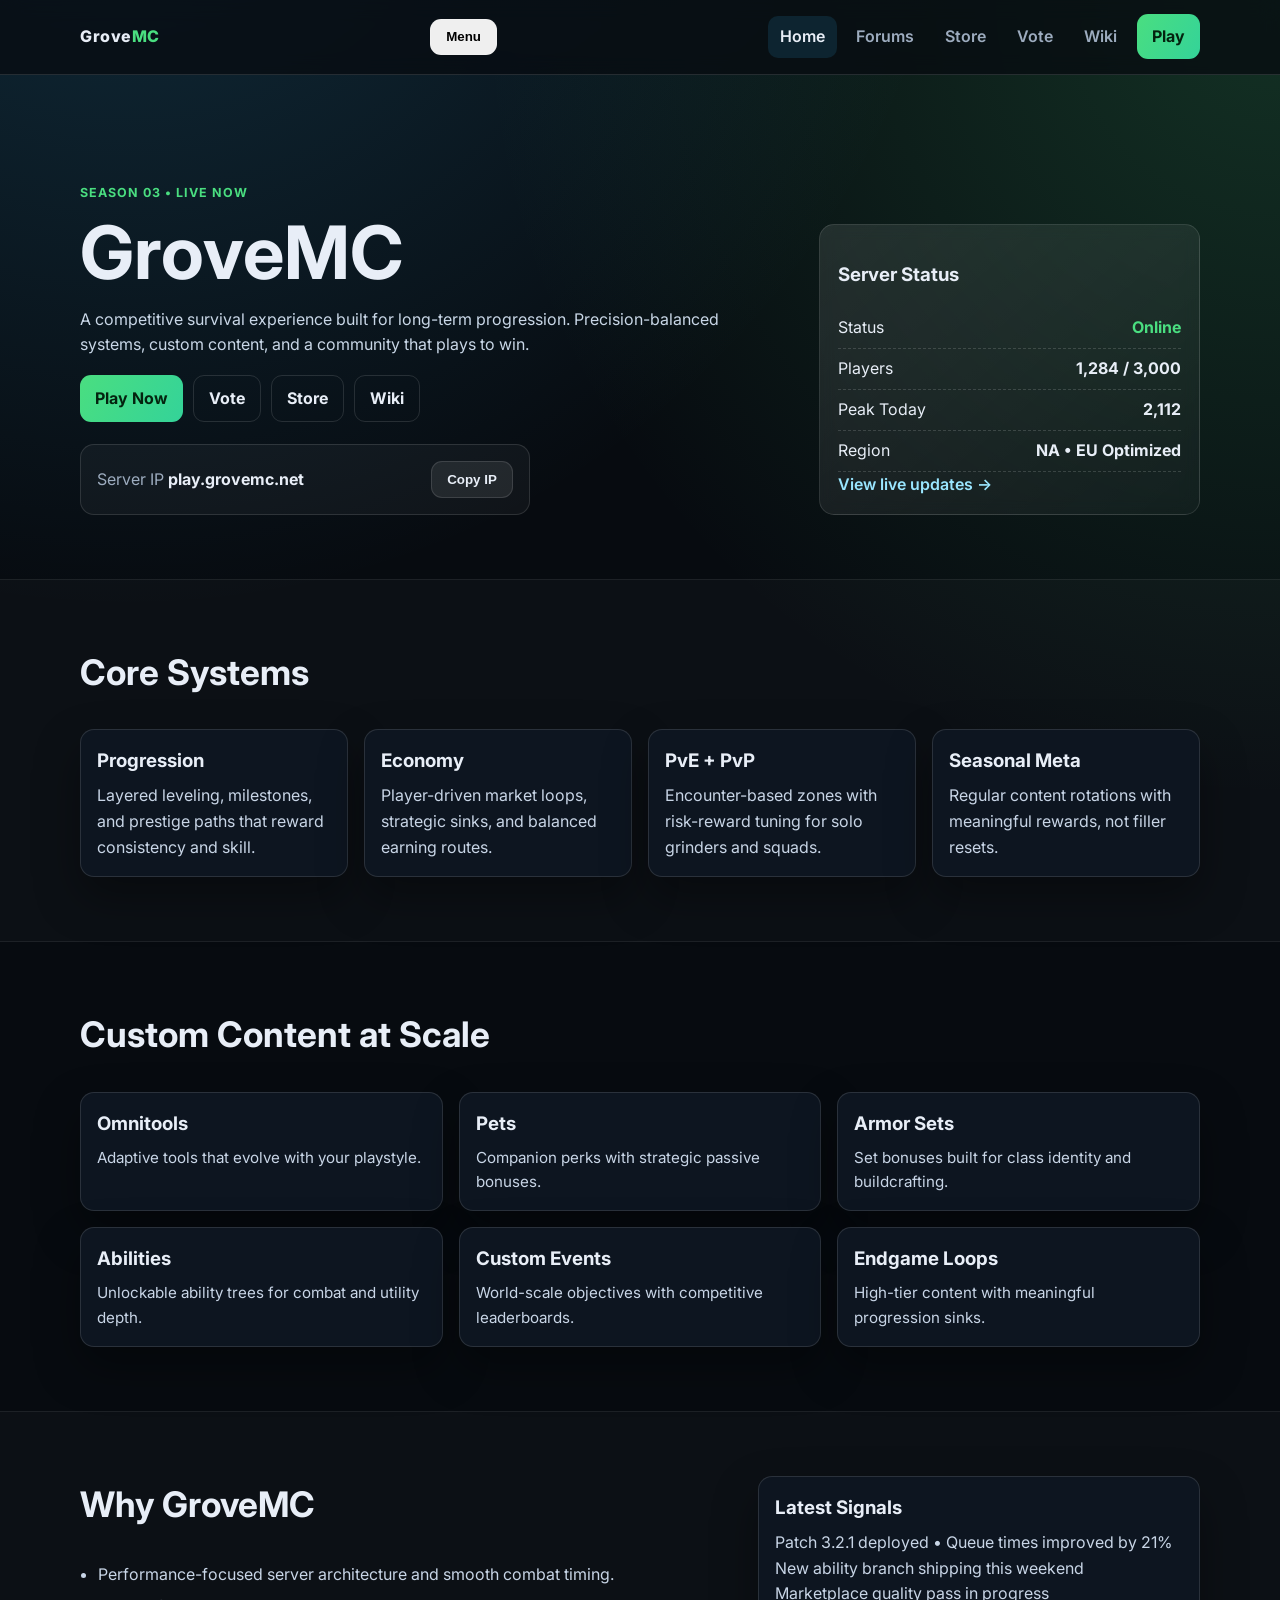
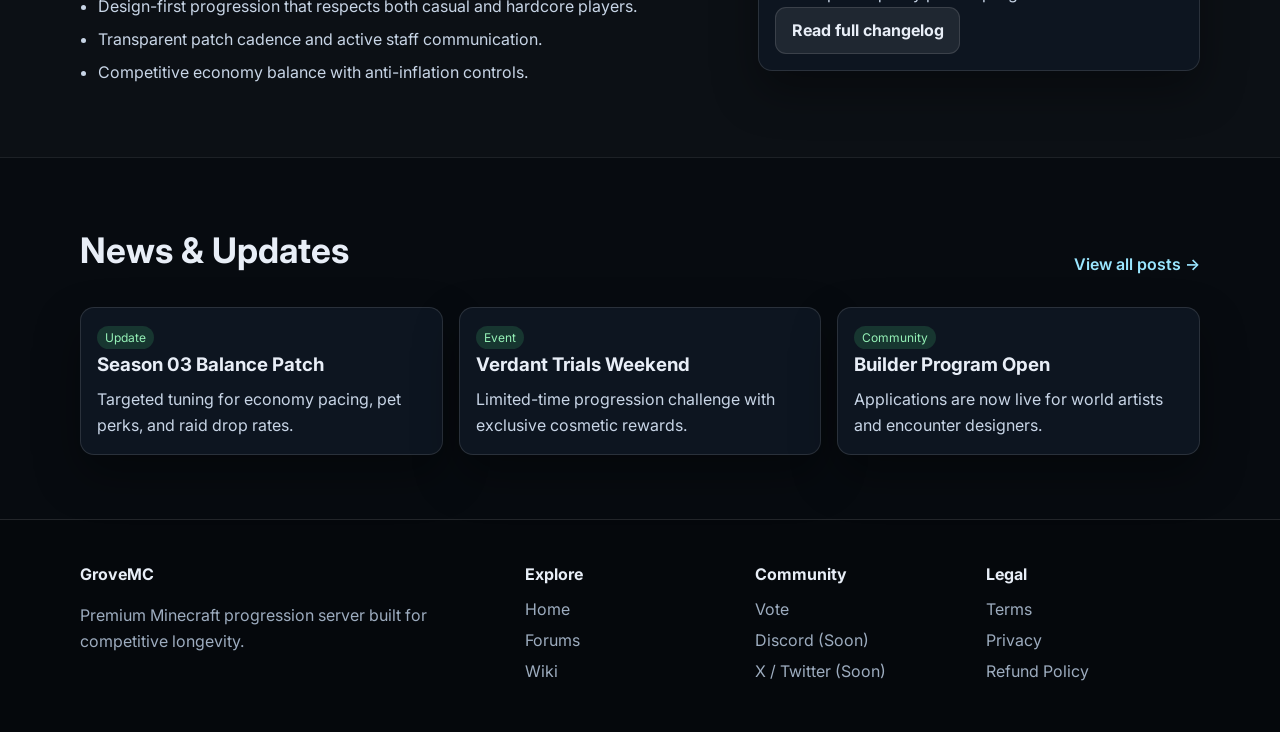
==== index.html @ 6e2cfd01 "Configure Wrangler static assets directory for deploy" ====
<!doctype html>
<html lang="en">
  <head>
    <meta charset="UTF-8" />
    <meta name="viewport" content="width=device-width, initial-scale=1.0" />
    <title>GroveMC — Premium Minecraft Server</title>
    <meta name="description" content="Join GroveMC — a premium Minecraft server with custom progression, economy depth, unique gear systems, and a competitive community." />
    <link rel="preconnect" href="https://fonts.googleapis.com" />
    <link rel="preconnect" href="https://fonts.gstatic.com" crossorigin />
    <link href="https://fonts.googleapis.com/css2?family=Inter:wght@400;500;600;700;800&display=swap" rel="stylesheet" />
    <link rel="stylesheet" href="assets/css/styles.css" />
    <script defer src="assets/js/main.js"></script>
  </head>
  <body data-page="home">
    <div id="site-header"></div>

    <main>
      <section class="hero hero-home">
        <div class="container hero-grid">
          <div>
            <p class="eyebrow">Season 03 • Live Now</p>
            <h1>GroveMC</h1>
            <p class="lead">
              A competitive survival experience built for long-term progression.
              Precision-balanced systems, custom content, and a community that
              plays to win.
            </p>
            <div class="hero-actions">
              <a class="btn btn-primary" href="#join">Play Now</a>
              <a class="btn btn-ghost" href="vote.html">Vote</a>
              <a class="btn btn-ghost" href="store.html">Store</a>
              <a class="btn btn-ghost" href="wiki.html">Wiki</a>
            </div>
            <div id="join" class="ip-card">
              <div>
                <span class="muted">Server IP</span>
                <strong id="server-ip">play.grovemc.net</strong>
              </div>
              <button id="copy-ip" class="btn btn-secondary">Copy IP</button>
            </div>
          </div>
          <aside class="status-panel glass">
            <h3>Server Status</h3>
            <div class="status-row"><span>Status</span><b class="online">Online</b></div>
            <div class="status-row"><span>Players</span><b>1,284 / 3,000</b></div>
            <div class="status-row"><span>Peak Today</span><b>2,112</b></div>
            <div class="status-row"><span>Region</span><b>NA • EU Optimized</b></div>
            <a href="forums.html" class="link">View live updates →</a>
          </aside>
        </div>
      </section>

      <section class="section alt">
        <div class="container">
          <h2>Core Systems</h2>
          <div class="grid cards-4">
            <article class="card"><h3>Progression</h3><p>Layered leveling, milestones, and prestige paths that reward consistency and skill.</p></article>
            <article class="card"><h3>Economy</h3><p>Player-driven market loops, strategic sinks, and balanced earning routes.</p></article>
            <article class="card"><h3>PvE + PvP</h3><p>Encounter-based zones with risk-reward tuning for solo grinders and squads.</p></article>
            <article class="card"><h3>Seasonal Meta</h3><p>Regular content rotations with meaningful rewards, not filler resets.</p></article>
          </div>
        </div>
      </section>

      <section class="section">
        <div class="container">
          <h2>Custom Content at Scale</h2>
          <div class="grid cards-6">
            <article class="card mini"><h3>Omnitools</h3><p>Adaptive tools that evolve with your playstyle.</p></article>
            <article class="card mini"><h3>Pets</h3><p>Companion perks with strategic passive bonuses.</p></article>
            <article class="card mini"><h3>Armor Sets</h3><p>Set bonuses built for class identity and buildcrafting.</p></article>
            <article class="card mini"><h3>Abilities</h3><p>Unlockable ability trees for combat and utility depth.</p></article>
            <article class="card mini"><h3>Custom Events</h3><p>World-scale objectives with competitive leaderboards.</p></article>
            <article class="card mini"><h3>Endgame Loops</h3><p>High-tier content with meaningful progression sinks.</p></article>
          </div>
        </div>
      </section>

      <section class="section alt">
        <div class="container two-col">
          <div>
            <h2>Why GroveMC</h2>
            <ul class="checklist">
              <li>Performance-focused server architecture and smooth combat timing.</li>
              <li>Design-first progression that respects both casual and hardcore players.</li>
              <li>Transparent patch cadence and active staff communication.</li>
              <li>Competitive economy balance with anti-inflation controls.</li>
            </ul>
          </div>
          <div class="card glass">
            <h3>Latest Signals</h3>
            <p class="muted">Patch 3.2.1 deployed • Queue times improved by 21%</p>
            <p class="muted">New ability branch shipping this weekend</p>
            <p class="muted">Marketplace quality pass in progress</p>
            <a class="btn btn-secondary" href="forums.html">Read full changelog</a>
          </div>
        </div>
      </section>

      <section class="section">
        <div class="container">
          <div class="section-head">
            <h2>News & Updates</h2>
            <a class="link" href="forums.html">View all posts →</a>
          </div>
          <div class="grid cards-3">
            <article class="card post"><span class="pill">Update</span><h3>Season 03 Balance Patch</h3><p>Targeted tuning for economy pacing, pet perks, and raid drop rates.</p></article>
            <article class="card post"><span class="pill">Event</span><h3>Verdant Trials Weekend</h3><p>Limited-time progression challenge with exclusive cosmetic rewards.</p></article>
            <article class="card post"><span class="pill">Community</span><h3>Builder Program Open</h3><p>Applications are now live for world artists and encounter designers.</p></article>
          </div>
        </div>
      </section>
    </main>

    <div id="site-footer"></div>
  </body>
</html>
---- assets/css/styles.css ----
:root {
  --bg: #070b10;
  --surface: #0d1520;
  --surface-2: #121c29;
  --text: #e8eef7;
  --muted: #9dacbf;
  --brand: #4ade80;
  --brand-2: #38bdf8;
  --border: rgba(255, 255, 255, 0.12);
  --shadow: 0 20px 45px rgba(0, 0, 0, 0.35);
}

* { box-sizing: border-box; }
html, body { margin: 0; padding: 0; }
body {
  font-family: Inter, system-ui, -apple-system, sans-serif;
  color: var(--text);
  background: radial-gradient(circle at 10% -10%, rgba(56, 189, 248, 0.2), transparent 30%),
              radial-gradient(circle at 100% 0%, rgba(74, 222, 128, 0.18), transparent 30%),
              var(--bg);
  line-height: 1.6;
}
a { color: inherit; text-decoration: none; }
.container { width: min(1120px, 92vw); margin-inline: auto; }

.site-header {
  position: sticky; top: 0; z-index: 30;
  background: rgba(7, 11, 16, 0.75);
  backdrop-filter: blur(10px);
  border-bottom: 1px solid var(--border);
}
.nav { display: flex; align-items: center; justify-content: space-between; padding: 0.9rem 0; }
.brand { font-weight: 800; letter-spacing: 0.5px; }
.brand span { color: var(--brand); }
.nav-links { display: flex; gap: 0.45rem; align-items: center; }
.nav-link { padding: 0.5rem 0.75rem; border-radius: 10px; color: var(--muted); font-weight: 600; }
.nav-link.active, .nav-link:hover { background: rgba(56, 189, 248, 0.12); color: var(--text); }
.menu-btn { display: none; }

.hero { padding: 6rem 0 4rem; }
.hero-home h1 { font-size: clamp(2.4rem, 6vw, 4.6rem); margin: 0 0 0.75rem; line-height: 1.02; }
.hero-sub h1 { font-size: clamp(2rem, 4.8vw, 3.4rem); margin: 0; }
.hero-grid { display: grid; gap: 2rem; grid-template-columns: 1.3fr 0.7fr; align-items: end; }
.eyebrow { text-transform: uppercase; letter-spacing: 1px; color: var(--brand); font-size: 0.78rem; font-weight: 700; }
.lead { color: #c9d7e7; max-width: 65ch; }

.btn {
  border: 1px solid var(--border); padding: 0.6rem 0.95rem; border-radius: 11px;
  font-weight: 700; cursor: pointer; transition: 200ms ease;
  display: inline-flex; align-items: center; justify-content: center; gap: 0.4rem;
}
.btn-primary { background: linear-gradient(120deg, var(--brand), #34d399); color: #04230f; border: none; }
.btn-primary:hover { transform: translateY(-1px); filter: brightness(1.04); }
.btn-secondary { background: rgba(255, 255, 255, 0.08); color: var(--text); }
.btn-ghost { color: var(--text); background: transparent; }
.hero-actions { display: flex; flex-wrap: wrap; gap: 0.6rem; margin: 1.1rem 0 1.4rem; }

.ip-card { display: flex; justify-content: space-between; align-items: center; gap: 1rem; padding: 1rem; border: 1px solid var(--border); border-radius: 14px; background: rgba(255,255,255,0.04); max-width: 450px; }
.muted { color: var(--muted); }
.status-panel { padding: 1rem 1.1rem; border-radius: 15px; border: 1px solid var(--border); }
.status-row { display: flex; justify-content: space-between; padding: 0.45rem 0; border-bottom: 1px dashed rgba(255,255,255,0.15); }
.status-row:last-child { border-bottom: none; }
.online { color: var(--brand); }
.glass { background: linear-gradient(140deg, rgba(255,255,255,0.1), rgba(255,255,255,0.03)); backdrop-filter: blur(8px); }

.section { padding: 4rem 0; }
.section.alt { background: rgba(255, 255, 255, 0.02); border-block: 1px solid rgba(255,255,255,0.07); }
.section h2 { font-size: clamp(1.5rem, 3.4vw, 2.2rem); margin-top: 0; }
.section-head { display: flex; justify-content: space-between; align-items: center; gap: 1rem; }

.grid { display: grid; gap: 1rem; }
.cards-2 { grid-template-columns: repeat(2, minmax(0,1fr)); }
.cards-3 { grid-template-columns: repeat(3, minmax(0,1fr)); }
.cards-4 { grid-template-columns: repeat(4, minmax(0,1fr)); }
.cards-6 { grid-template-columns: repeat(3, minmax(0,1fr)); }
.card { background: var(--surface); border: 1px solid var(--border); border-radius: 14px; padding: 1rem; box-shadow: var(--shadow); }
.card:hover { transform: translateY(-2px); transition: transform 180ms ease; }
.card h3 { margin-top: 0; margin-bottom: 0.45rem; }
.card p { margin: 0; color: #c8d5e6; }
.card.mini p { font-size: 0.95rem; }
.post .pill { margin-bottom: 0.65rem; }
.pill { font-size: 0.75rem; padding: 0.25rem 0.5rem; border-radius: 999px; background: rgba(74, 222, 128, 0.16); color: #95f2b7; }

.two-col { display: grid; gap: 1rem; grid-template-columns: 1.2fr 0.8fr; align-items: start; }
.checklist { margin: 0; padding-left: 1.1rem; color: #c8d5e6; }
.checklist li { margin: 0.45rem 0; }
.list, .steps { margin: 0; padding-left: 1.1rem; color: #c8d5e6; }
.link { color: #9ae6ff; font-weight: 600; }
.stack { display: grid; gap: 1rem; }
.forums-layout { grid-template-columns: 1.3fr 0.7fr; }
.price-row { margin-top: 1rem; display: flex; justify-content: space-between; align-items: center; }
.cart-pill { border: 1px solid var(--border); padding: 0.45rem 0.75rem; border-radius: 999px; color: var(--muted); }
.search-wrap { margin-top: 1rem; }
.search-wrap input { width: min(560px, 100%); padding: 0.85rem 1rem; border-radius: 12px; border: 1px solid var(--border); background: rgba(255,255,255,0.05); color: var(--text); }

.site-footer { border-top: 1px solid var(--border); padding: 2.6rem 0; background: #05080c; }
.footer-grid { display: grid; gap: 1rem; grid-template-columns: 2fr 1fr 1fr 1fr; }
.footer-grid h4 { margin: 0 0 0.6rem; }
.footer-grid a { display: block; color: var(--muted); margin: 0.35rem 0; }
.footer-grid a:hover { color: var(--text); }

@media (max-width: 980px) {
  .hero-grid, .two-col, .forums-layout, .cards-4, .cards-3, .cards-2, .cards-6 { grid-template-columns: 1fr 1fr; }
  .footer-grid { grid-template-columns: 1fr 1fr; }
}
@media (max-width: 700px) {
  .hero { padding-top: 5rem; }
  .hero-grid, .two-col, .forums-layout, .cards-4, .cards-3, .cards-2, .cards-6 { grid-template-columns: 1fr; }
  .nav-links { display: none; position: absolute; top: 64px; right: 4vw; left: 4vw; background: #0b1118; border: 1px solid var(--border); border-radius: 12px; padding: 0.7rem; flex-direction: column; }
  .nav-links.open { display: flex; }
  .menu-btn { display: inline-flex; background: transparent; color: var(--text); }
  .footer-grid { grid-template-columns: 1fr; }
}
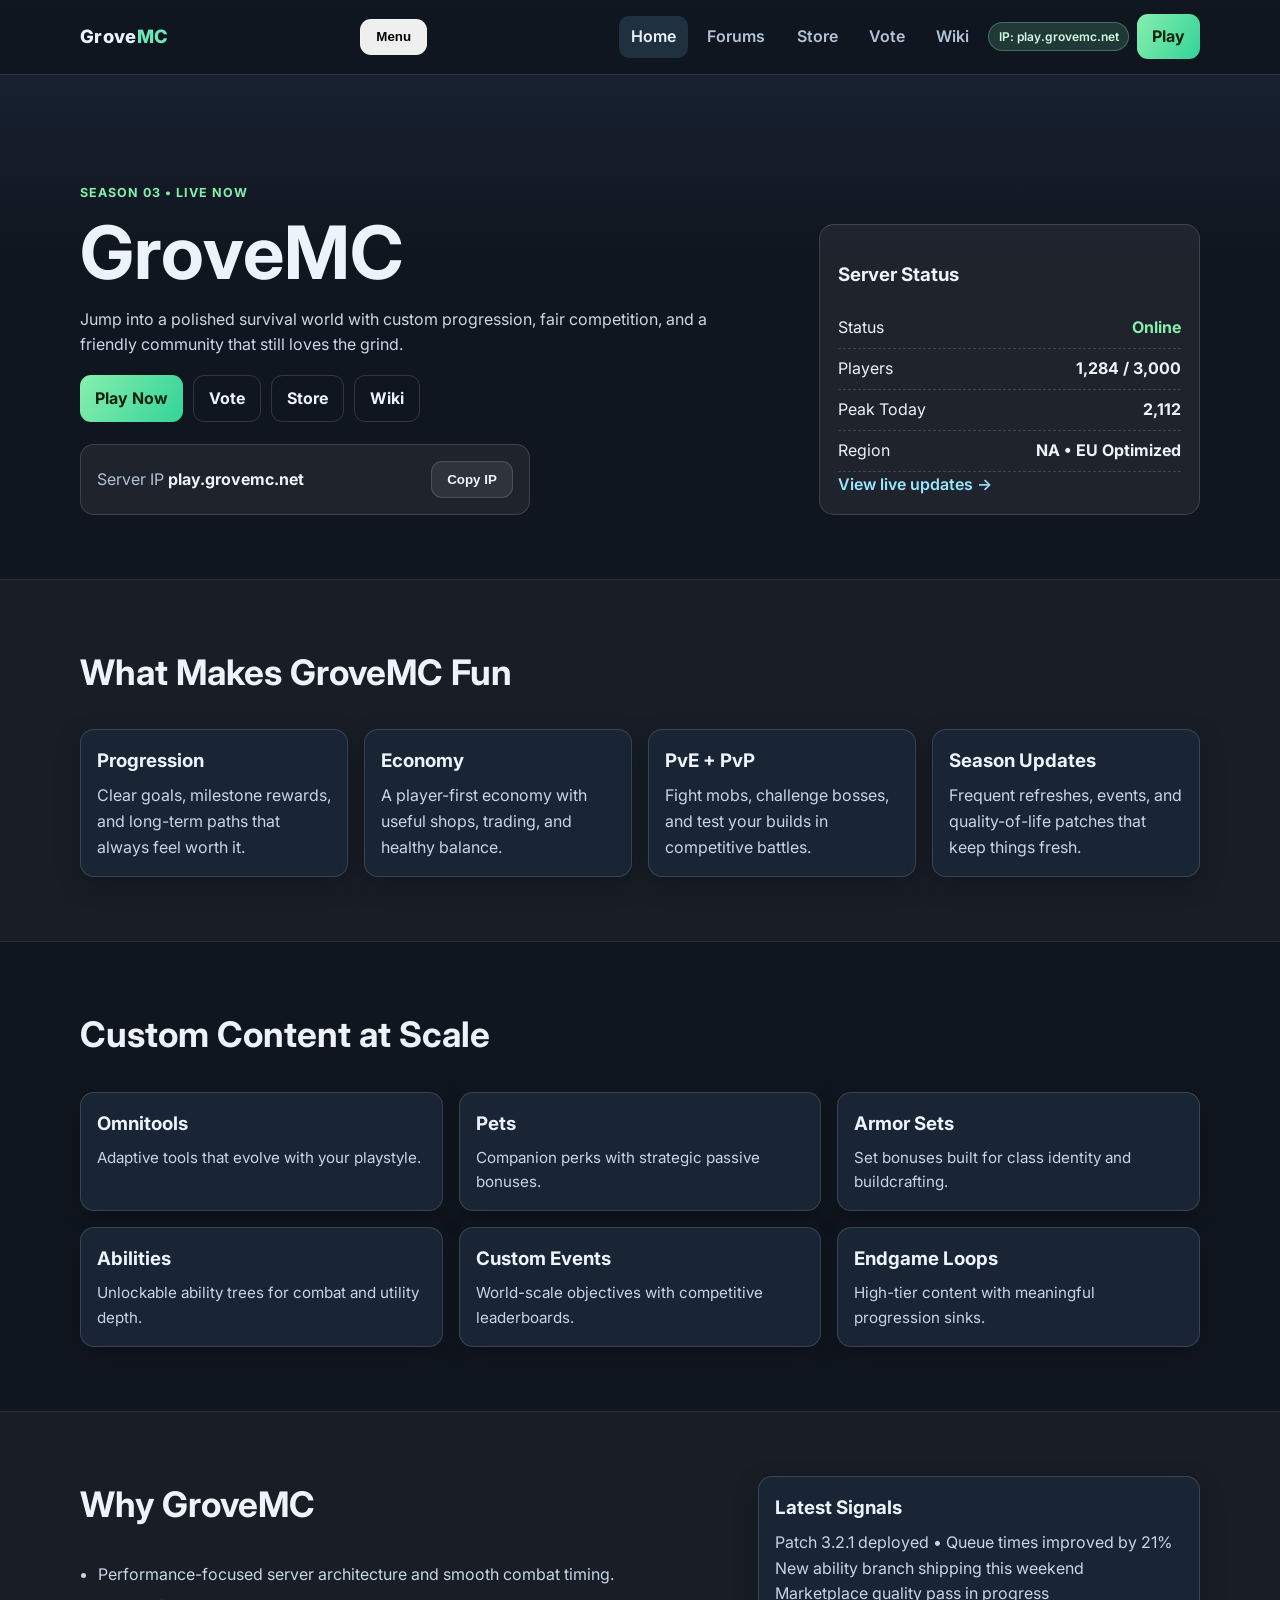
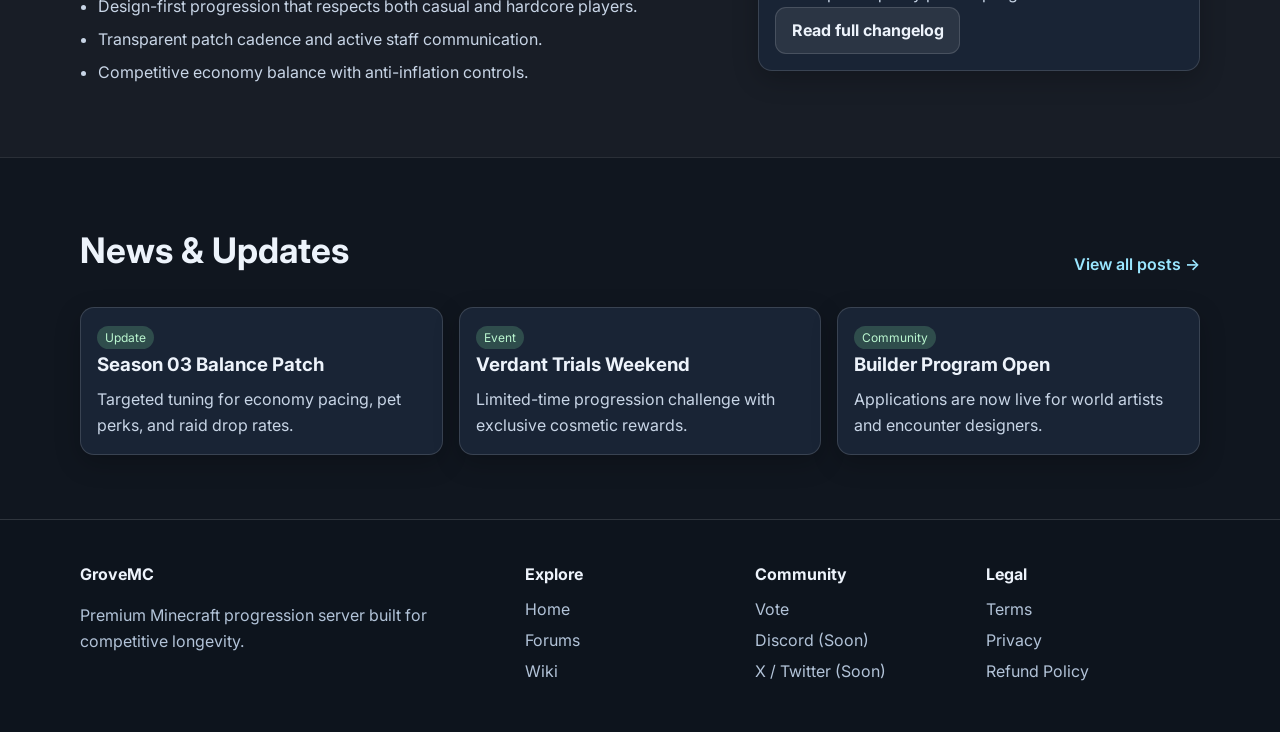
==== commit 9746d2bd: "Soften visual style and make homepage tone more player-friendly" ====
--- a/index.html
+++ b/index.html
@@ -21,9 +21,8 @@
             <p class="eyebrow">Season 03 • Live Now</p>
             <h1>GroveMC</h1>
             <p class="lead">
-              A competitive survival experience built for long-term progression.
-              Precision-balanced systems, custom content, and a community that
-              plays to win.
+              Jump into a polished survival world with custom progression, fair
+              competition, and a friendly community that still loves the grind.
             </p>
             <div class="hero-actions">
               <a class="btn btn-primary" href="#join">Play Now</a>
@@ -52,12 +51,12 @@
 
       <section class="section alt">
         <div class="container">
-          <h2>Core Systems</h2>
+          <h2>What Makes GroveMC Fun</h2>
           <div class="grid cards-4">
-            <article class="card"><h3>Progression</h3><p>Layered leveling, milestones, and prestige paths that reward consistency and skill.</p></article>
-            <article class="card"><h3>Economy</h3><p>Player-driven market loops, strategic sinks, and balanced earning routes.</p></article>
-            <article class="card"><h3>PvE + PvP</h3><p>Encounter-based zones with risk-reward tuning for solo grinders and squads.</p></article>
-            <article class="card"><h3>Seasonal Meta</h3><p>Regular content rotations with meaningful rewards, not filler resets.</p></article>
+            <article class="card"><h3>Progression</h3><p>Clear goals, milestone rewards, and long-term paths that always feel worth it.</p></article>
+            <article class="card"><h3>Economy</h3><p>A player-first economy with useful shops, trading, and healthy balance.</p></article>
+            <article class="card"><h3>PvE + PvP</h3><p>Fight mobs, challenge bosses, and test your builds in competitive battles.</p></article>
+            <article class="card"><h3>Season Updates</h3><p>Frequent refreshes, events, and quality-of-life patches that keep things fresh.</p></article>
           </div>
         </div>
       </section>
--- a/assets/css/styles.css
+++ b/assets/css/styles.css
@@ -1,13 +1,13 @@
 :root {
-  --bg: #070b10;
-  --surface: #0d1520;
-  --surface-2: #121c29;
-  --text: #e8eef7;
-  --muted: #9dacbf;
-  --brand: #4ade80;
-  --brand-2: #38bdf8;
-  --border: rgba(255, 255, 255, 0.12);
-  --shadow: 0 20px 45px rgba(0, 0, 0, 0.35);
+  --bg: #10161f;
+  --surface: #192435;
+  --surface-2: #223249;
+  --text: #edf3fb;
+  --muted: #b2c3d8;
+  --brand: #86efac;
+  --brand-2: #7dd3fc;
+  --border: rgba(255, 255, 255, 0.14);
+  --shadow: 0 8px 26px rgba(0, 0, 0, 0.22);
 }
 
 * { box-sizing: border-box; }
@@ -15,9 +15,9 @@
 body {
   font-family: Inter, system-ui, -apple-system, sans-serif;
   color: var(--text);
-  background: radial-gradient(circle at 10% -10%, rgba(56, 189, 248, 0.2), transparent 30%),
-              radial-gradient(circle at 100% 0%, rgba(74, 222, 128, 0.18), transparent 30%),
-              var(--bg);
+  background:
+    linear-gradient(180deg, #1a2537 0%, #10161f 260px),
+    var(--bg);
   line-height: 1.6;
 }
 a { color: inherit; text-decoration: none; }
@@ -25,17 +25,25 @@
 
 .site-header {
   position: sticky; top: 0; z-index: 30;
-  background: rgba(7, 11, 16, 0.75);
-  backdrop-filter: blur(10px);
+  background: rgba(16, 22, 31, 0.92);
   border-bottom: 1px solid var(--border);
 }
 .nav { display: flex; align-items: center; justify-content: space-between; padding: 0.9rem 0; }
-.brand { font-weight: 800; letter-spacing: 0.5px; }
-.brand span { color: var(--brand); }
+.brand { font-weight: 800; letter-spacing: 0.3px; font-size: 1.15rem; }
+.brand span { color: #6ee7b7; }
 .nav-links { display: flex; gap: 0.45rem; align-items: center; }
 .nav-link { padding: 0.5rem 0.75rem; border-radius: 10px; color: var(--muted); font-weight: 600; }
-.nav-link.active, .nav-link:hover { background: rgba(56, 189, 248, 0.12); color: var(--text); }
+.nav-link.active, .nav-link:hover { background: rgba(125, 211, 252, 0.14); color: var(--text); }
 .menu-btn { display: none; }
+.server-chip {
+  font-size: 0.75rem;
+  color: #d1fae5;
+  background: rgba(134, 239, 172, 0.16);
+  border: 1px solid rgba(134, 239, 172, 0.3);
+  border-radius: 999px;
+  padding: 0.25rem 0.6rem;
+  font-weight: 600;
+}
 
 .hero { padding: 6rem 0 4rem; }
 .hero-home h1 { font-size: clamp(2.4rem, 6vw, 4.6rem); margin: 0 0 0.75rem; line-height: 1.02; }
@@ -55,16 +63,16 @@
 .btn-ghost { color: var(--text); background: transparent; }
 .hero-actions { display: flex; flex-wrap: wrap; gap: 0.6rem; margin: 1.1rem 0 1.4rem; }
 
-.ip-card { display: flex; justify-content: space-between; align-items: center; gap: 1rem; padding: 1rem; border: 1px solid var(--border); border-radius: 14px; background: rgba(255,255,255,0.04); max-width: 450px; }
+.ip-card { display: flex; justify-content: space-between; align-items: center; gap: 1rem; padding: 1rem; border: 1px solid var(--border); border-radius: 14px; background: rgba(255,255,255,0.06); max-width: 450px; }
 .muted { color: var(--muted); }
 .status-panel { padding: 1rem 1.1rem; border-radius: 15px; border: 1px solid var(--border); }
 .status-row { display: flex; justify-content: space-between; padding: 0.45rem 0; border-bottom: 1px dashed rgba(255,255,255,0.15); }
 .status-row:last-child { border-bottom: none; }
 .online { color: var(--brand); }
-.glass { background: linear-gradient(140deg, rgba(255,255,255,0.1), rgba(255,255,255,0.03)); backdrop-filter: blur(8px); }
+.glass { background: rgba(255, 255, 255, 0.06); }
 
 .section { padding: 4rem 0; }
-.section.alt { background: rgba(255, 255, 255, 0.02); border-block: 1px solid rgba(255,255,255,0.07); }
+.section.alt { background: rgba(255, 255, 255, 0.03); border-block: 1px solid rgba(255,255,255,0.08); }
 .section h2 { font-size: clamp(1.5rem, 3.4vw, 2.2rem); margin-top: 0; }
 .section-head { display: flex; justify-content: space-between; align-items: center; gap: 1rem; }
 
@@ -74,12 +82,12 @@
 .cards-4 { grid-template-columns: repeat(4, minmax(0,1fr)); }
 .cards-6 { grid-template-columns: repeat(3, minmax(0,1fr)); }
 .card { background: var(--surface); border: 1px solid var(--border); border-radius: 14px; padding: 1rem; box-shadow: var(--shadow); }
-.card:hover { transform: translateY(-2px); transition: transform 180ms ease; }
+.card:hover { transform: translateY(-1px); transition: transform 180ms ease; }
 .card h3 { margin-top: 0; margin-bottom: 0.45rem; }
 .card p { margin: 0; color: #c8d5e6; }
 .card.mini p { font-size: 0.95rem; }
 .post .pill { margin-bottom: 0.65rem; }
-.pill { font-size: 0.75rem; padding: 0.25rem 0.5rem; border-radius: 999px; background: rgba(74, 222, 128, 0.16); color: #95f2b7; }
+.pill { font-size: 0.75rem; padding: 0.25rem 0.5rem; border-radius: 999px; background: rgba(134, 239, 172, 0.2); color: #bbf7d0; }
 
 .two-col { display: grid; gap: 1rem; grid-template-columns: 1.2fr 0.8fr; align-items: start; }
 .checklist { margin: 0; padding-left: 1.1rem; color: #c8d5e6; }
@@ -93,7 +101,7 @@
 .search-wrap { margin-top: 1rem; }
 .search-wrap input { width: min(560px, 100%); padding: 0.85rem 1rem; border-radius: 12px; border: 1px solid var(--border); background: rgba(255,255,255,0.05); color: var(--text); }
 
-.site-footer { border-top: 1px solid var(--border); padding: 2.6rem 0; background: #05080c; }
+.site-footer { border-top: 1px solid var(--border); padding: 2.6rem 0; background: #0d141d; }
 .footer-grid { display: grid; gap: 1rem; grid-template-columns: 2fr 1fr 1fr 1fr; }
 .footer-grid h4 { margin: 0 0 0.6rem; }
 .footer-grid a { display: block; color: var(--muted); margin: 0.35rem 0; }
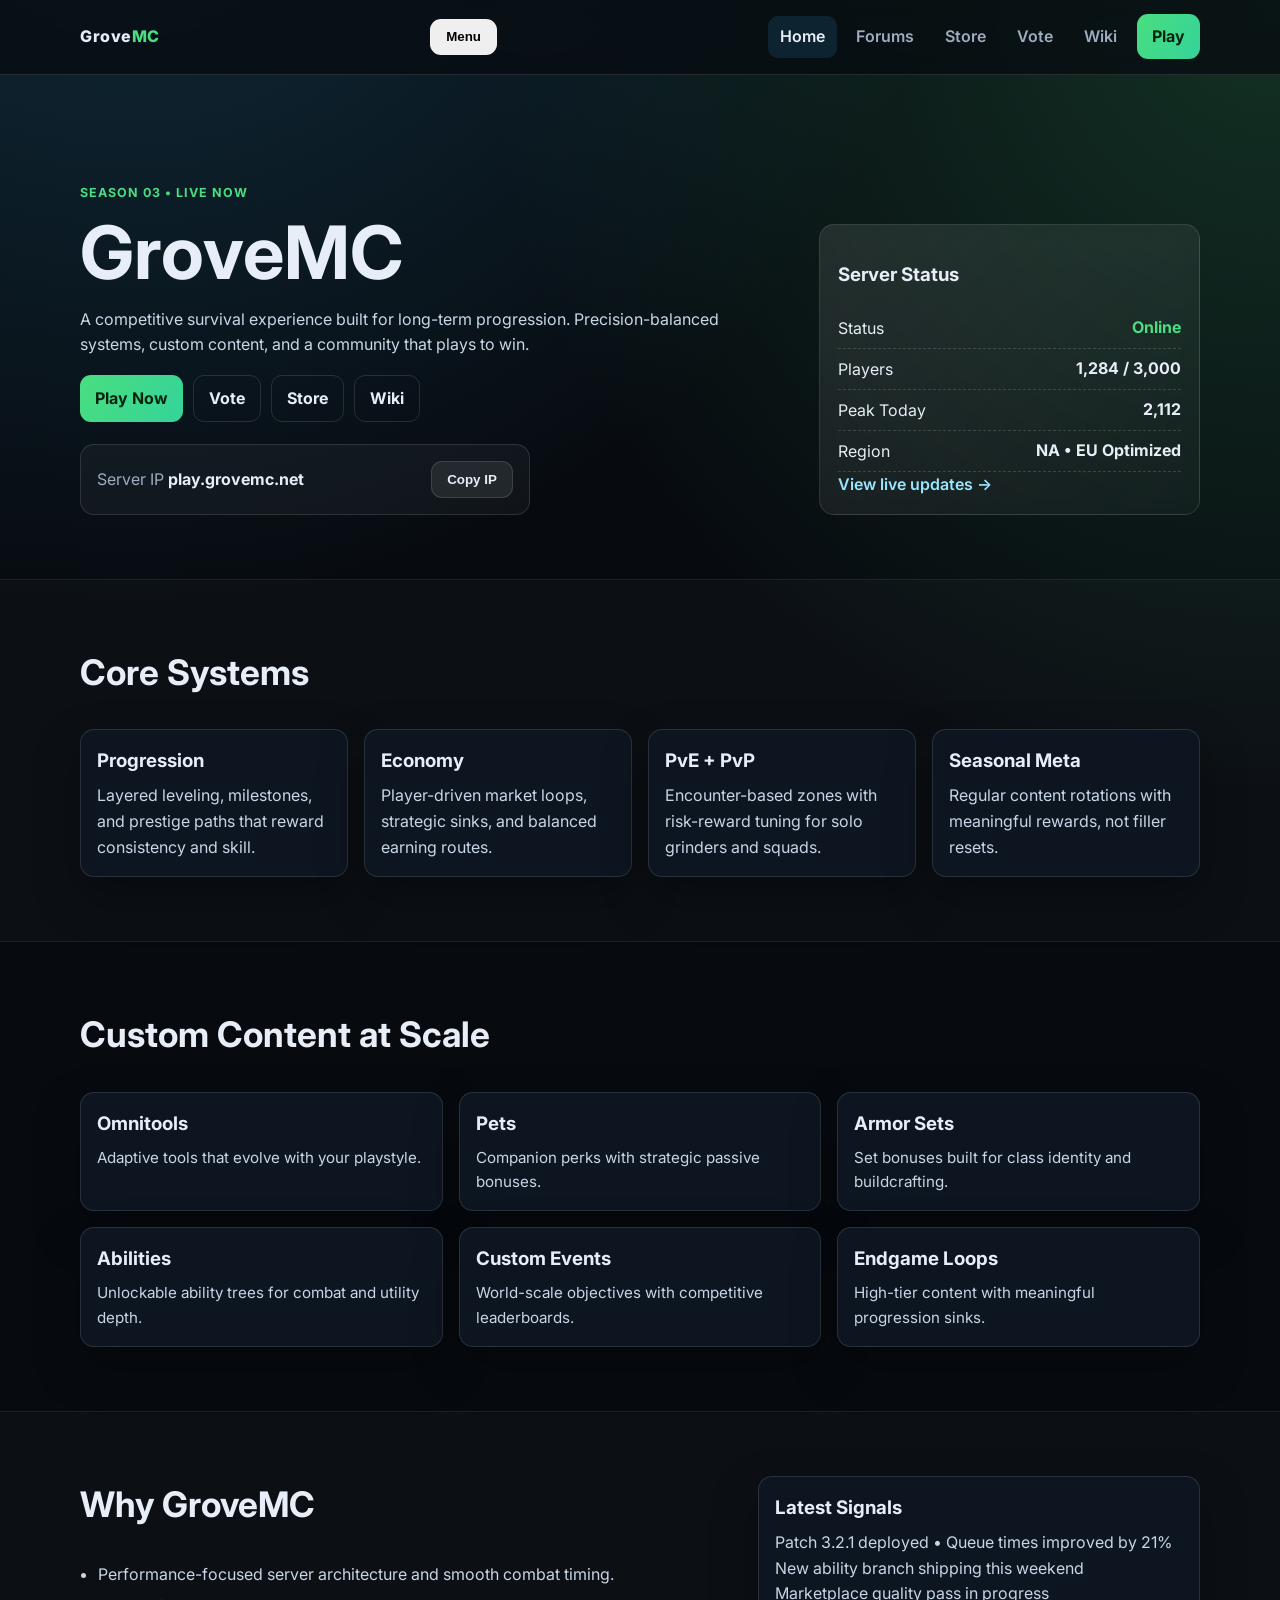
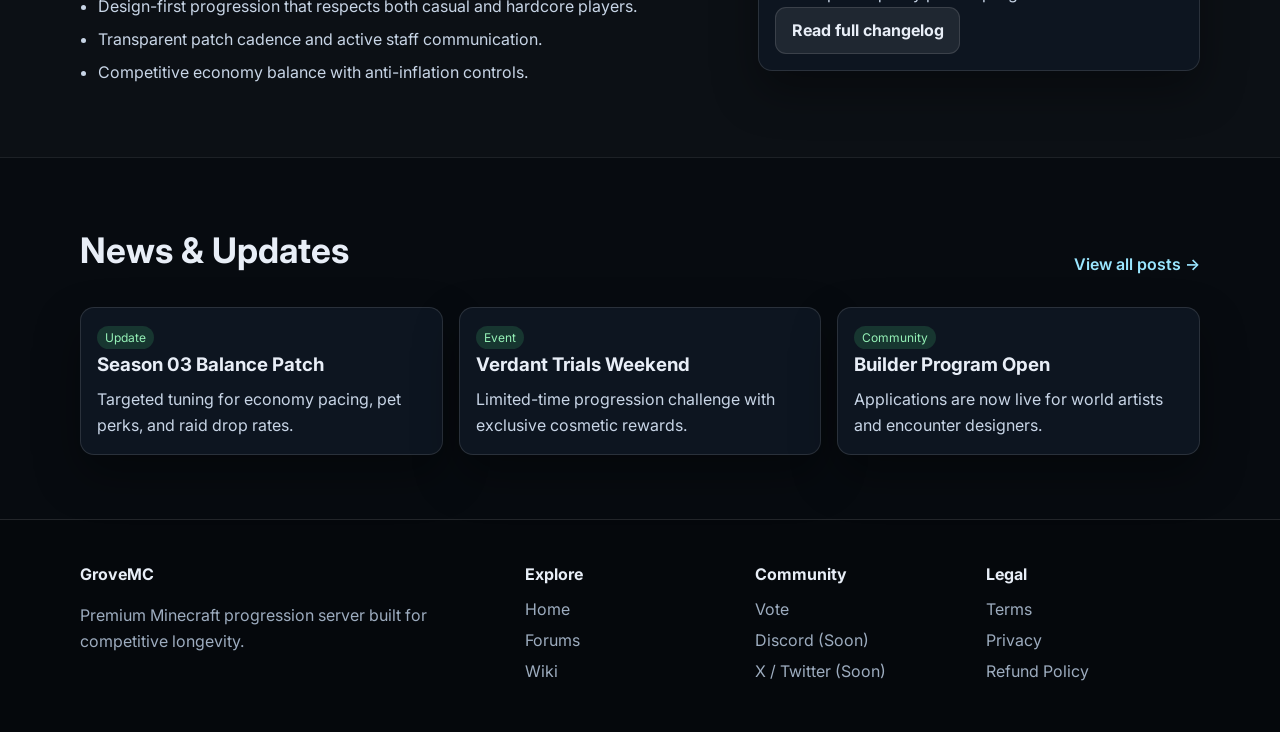
==== commit dd4de9a6: "Merge branch 'main' into codex/build-premium-website-for-grovemc-uwe1di" ====
--- a/index.html
+++ b/index.html
@@ -21,8 +21,9 @@
             <p class="eyebrow">Season 03 • Live Now</p>
             <h1>GroveMC</h1>
             <p class="lead">
-              Jump into a polished survival world with custom progression, fair
-              competition, and a friendly community that still loves the grind.
+              A competitive survival experience built for long-term progression.
+              Precision-balanced systems, custom content, and a community that
+              plays to win.
             </p>
             <div class="hero-actions">
               <a class="btn btn-primary" href="#join">Play Now</a>
@@ -51,12 +52,12 @@
 
       <section class="section alt">
         <div class="container">
-          <h2>What Makes GroveMC Fun</h2>
+          <h2>Core Systems</h2>
           <div class="grid cards-4">
-            <article class="card"><h3>Progression</h3><p>Clear goals, milestone rewards, and long-term paths that always feel worth it.</p></article>
-            <article class="card"><h3>Economy</h3><p>A player-first economy with useful shops, trading, and healthy balance.</p></article>
-            <article class="card"><h3>PvE + PvP</h3><p>Fight mobs, challenge bosses, and test your builds in competitive battles.</p></article>
-            <article class="card"><h3>Season Updates</h3><p>Frequent refreshes, events, and quality-of-life patches that keep things fresh.</p></article>
+            <article class="card"><h3>Progression</h3><p>Layered leveling, milestones, and prestige paths that reward consistency and skill.</p></article>
+            <article class="card"><h3>Economy</h3><p>Player-driven market loops, strategic sinks, and balanced earning routes.</p></article>
+            <article class="card"><h3>PvE + PvP</h3><p>Encounter-based zones with risk-reward tuning for solo grinders and squads.</p></article>
+            <article class="card"><h3>Seasonal Meta</h3><p>Regular content rotations with meaningful rewards, not filler resets.</p></article>
           </div>
         </div>
       </section>
--- a/assets/css/styles.css
+++ b/assets/css/styles.css
@@ -1,13 +1,13 @@
 :root {
-  --bg: #10161f;
-  --surface: #192435;
-  --surface-2: #223249;
-  --text: #edf3fb;
-  --muted: #b2c3d8;
-  --brand: #86efac;
-  --brand-2: #7dd3fc;
-  --border: rgba(255, 255, 255, 0.14);
-  --shadow: 0 8px 26px rgba(0, 0, 0, 0.22);
+  --bg: #070b10;
+  --surface: #0d1520;
+  --surface-2: #121c29;
+  --text: #e8eef7;
+  --muted: #9dacbf;
+  --brand: #4ade80;
+  --brand-2: #38bdf8;
+  --border: rgba(255, 255, 255, 0.12);
+  --shadow: 0 20px 45px rgba(0, 0, 0, 0.35);
 }
 
 * { box-sizing: border-box; }
@@ -15,9 +15,9 @@
 body {
   font-family: Inter, system-ui, -apple-system, sans-serif;
   color: var(--text);
-  background:
-    linear-gradient(180deg, #1a2537 0%, #10161f 260px),
-    var(--bg);
+  background: radial-gradient(circle at 10% -10%, rgba(56, 189, 248, 0.2), transparent 30%),
+              radial-gradient(circle at 100% 0%, rgba(74, 222, 128, 0.18), transparent 30%),
+              var(--bg);
   line-height: 1.6;
 }
 a { color: inherit; text-decoration: none; }
@@ -25,25 +25,17 @@
 
 .site-header {
   position: sticky; top: 0; z-index: 30;
-  background: rgba(16, 22, 31, 0.92);
+  background: rgba(7, 11, 16, 0.75);
+  backdrop-filter: blur(10px);
   border-bottom: 1px solid var(--border);
 }
 .nav { display: flex; align-items: center; justify-content: space-between; padding: 0.9rem 0; }
-.brand { font-weight: 800; letter-spacing: 0.3px; font-size: 1.15rem; }
-.brand span { color: #6ee7b7; }
+.brand { font-weight: 800; letter-spacing: 0.5px; }
+.brand span { color: var(--brand); }
 .nav-links { display: flex; gap: 0.45rem; align-items: center; }
 .nav-link { padding: 0.5rem 0.75rem; border-radius: 10px; color: var(--muted); font-weight: 600; }
-.nav-link.active, .nav-link:hover { background: rgba(125, 211, 252, 0.14); color: var(--text); }
+.nav-link.active, .nav-link:hover { background: rgba(56, 189, 248, 0.12); color: var(--text); }
 .menu-btn { display: none; }
-.server-chip {
-  font-size: 0.75rem;
-  color: #d1fae5;
-  background: rgba(134, 239, 172, 0.16);
-  border: 1px solid rgba(134, 239, 172, 0.3);
-  border-radius: 999px;
-  padding: 0.25rem 0.6rem;
-  font-weight: 600;
-}
 
 .hero { padding: 6rem 0 4rem; }
 .hero-home h1 { font-size: clamp(2.4rem, 6vw, 4.6rem); margin: 0 0 0.75rem; line-height: 1.02; }
@@ -63,16 +55,16 @@
 .btn-ghost { color: var(--text); background: transparent; }
 .hero-actions { display: flex; flex-wrap: wrap; gap: 0.6rem; margin: 1.1rem 0 1.4rem; }
 
-.ip-card { display: flex; justify-content: space-between; align-items: center; gap: 1rem; padding: 1rem; border: 1px solid var(--border); border-radius: 14px; background: rgba(255,255,255,0.06); max-width: 450px; }
+.ip-card { display: flex; justify-content: space-between; align-items: center; gap: 1rem; padding: 1rem; border: 1px solid var(--border); border-radius: 14px; background: rgba(255,255,255,0.04); max-width: 450px; }
 .muted { color: var(--muted); }
 .status-panel { padding: 1rem 1.1rem; border-radius: 15px; border: 1px solid var(--border); }
 .status-row { display: flex; justify-content: space-between; padding: 0.45rem 0; border-bottom: 1px dashed rgba(255,255,255,0.15); }
 .status-row:last-child { border-bottom: none; }
 .online { color: var(--brand); }
-.glass { background: rgba(255, 255, 255, 0.06); }
+.glass { background: linear-gradient(140deg, rgba(255,255,255,0.1), rgba(255,255,255,0.03)); backdrop-filter: blur(8px); }
 
 .section { padding: 4rem 0; }
-.section.alt { background: rgba(255, 255, 255, 0.03); border-block: 1px solid rgba(255,255,255,0.08); }
+.section.alt { background: rgba(255, 255, 255, 0.02); border-block: 1px solid rgba(255,255,255,0.07); }
 .section h2 { font-size: clamp(1.5rem, 3.4vw, 2.2rem); margin-top: 0; }
 .section-head { display: flex; justify-content: space-between; align-items: center; gap: 1rem; }
 
@@ -82,12 +74,12 @@
 .cards-4 { grid-template-columns: repeat(4, minmax(0,1fr)); }
 .cards-6 { grid-template-columns: repeat(3, minmax(0,1fr)); }
 .card { background: var(--surface); border: 1px solid var(--border); border-radius: 14px; padding: 1rem; box-shadow: var(--shadow); }
-.card:hover { transform: translateY(-1px); transition: transform 180ms ease; }
+.card:hover { transform: translateY(-2px); transition: transform 180ms ease; }
 .card h3 { margin-top: 0; margin-bottom: 0.45rem; }
 .card p { margin: 0; color: #c8d5e6; }
 .card.mini p { font-size: 0.95rem; }
 .post .pill { margin-bottom: 0.65rem; }
-.pill { font-size: 0.75rem; padding: 0.25rem 0.5rem; border-radius: 999px; background: rgba(134, 239, 172, 0.2); color: #bbf7d0; }
+.pill { font-size: 0.75rem; padding: 0.25rem 0.5rem; border-radius: 999px; background: rgba(74, 222, 128, 0.16); color: #95f2b7; }
 
 .two-col { display: grid; gap: 1rem; grid-template-columns: 1.2fr 0.8fr; align-items: start; }
 .checklist { margin: 0; padding-left: 1.1rem; color: #c8d5e6; }
@@ -101,7 +93,7 @@
 .search-wrap { margin-top: 1rem; }
 .search-wrap input { width: min(560px, 100%); padding: 0.85rem 1rem; border-radius: 12px; border: 1px solid var(--border); background: rgba(255,255,255,0.05); color: var(--text); }
 
-.site-footer { border-top: 1px solid var(--border); padding: 2.6rem 0; background: #0d141d; }
+.site-footer { border-top: 1px solid var(--border); padding: 2.6rem 0; background: #05080c; }
 .footer-grid { display: grid; gap: 1rem; grid-template-columns: 2fr 1fr 1fr 1fr; }
 .footer-grid h4 { margin: 0 0 0.6rem; }
 .footer-grid a { display: block; color: var(--muted); margin: 0.35rem 0; }
